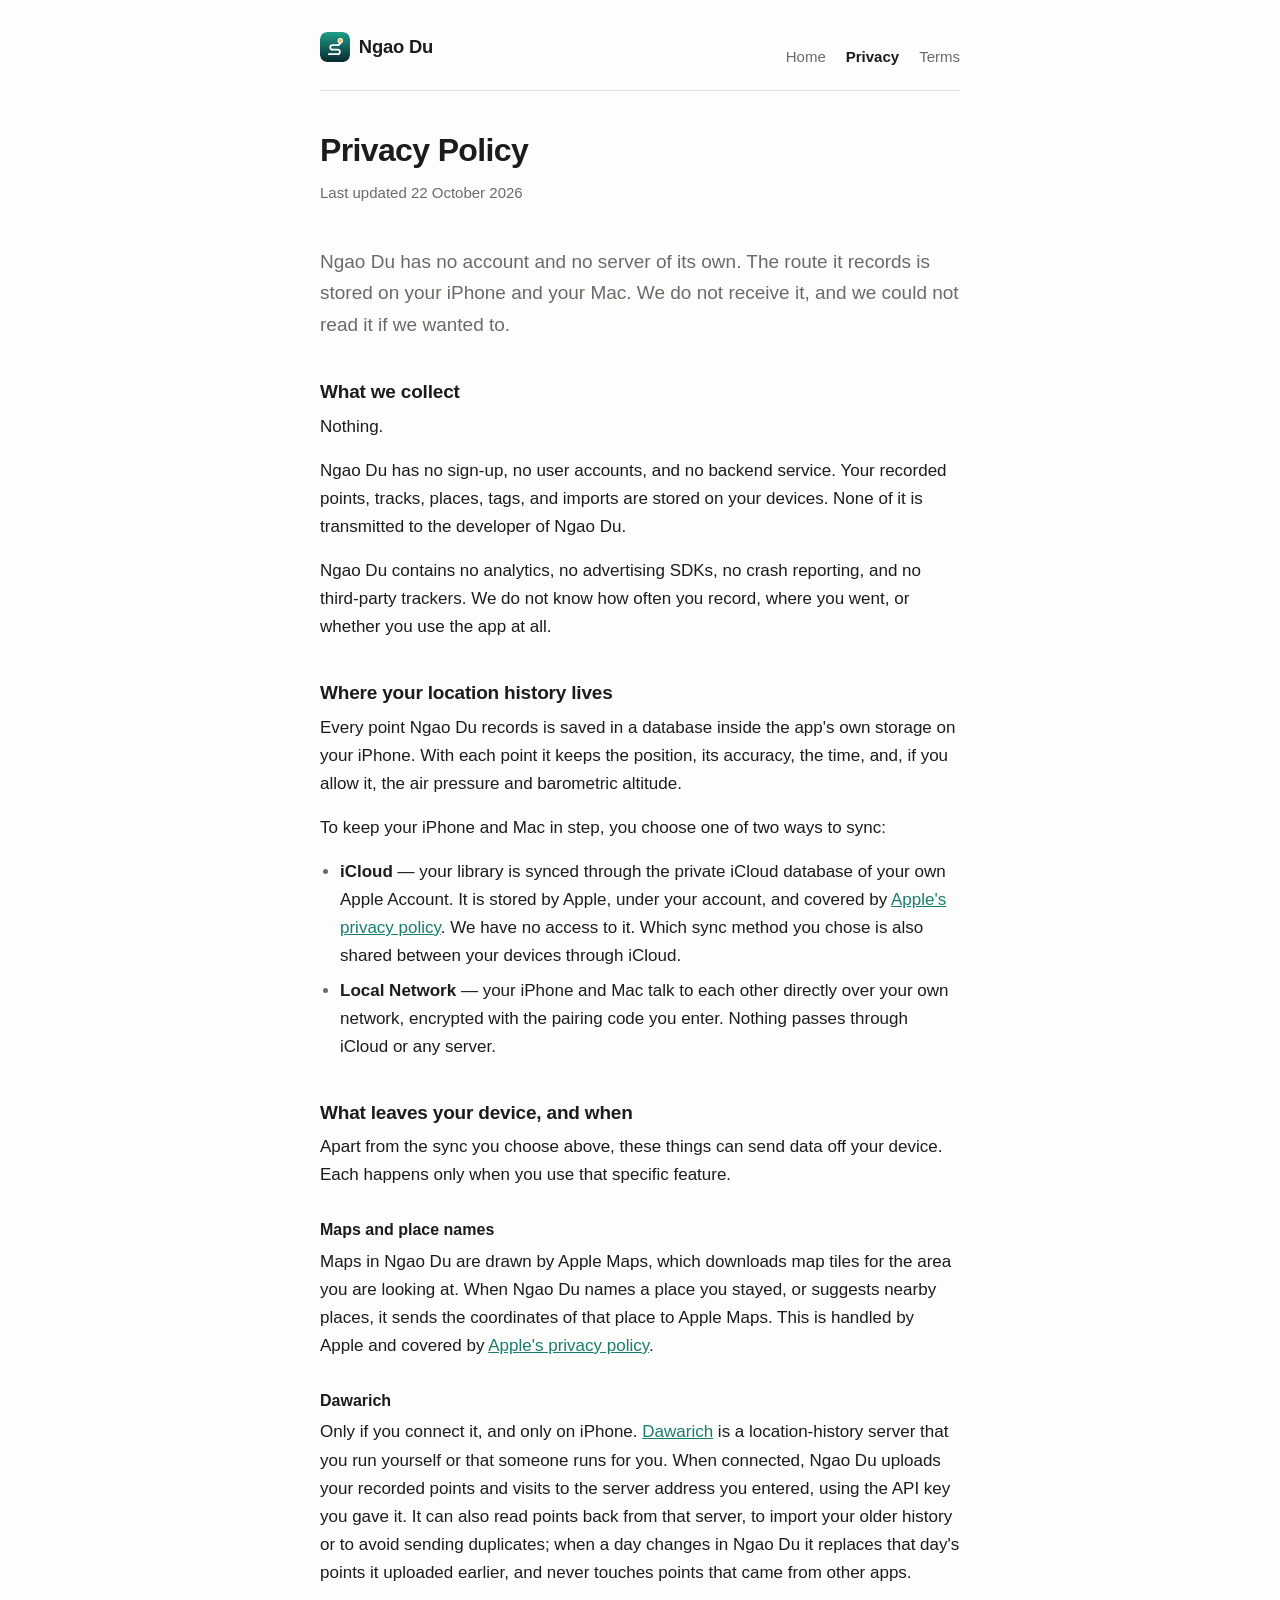
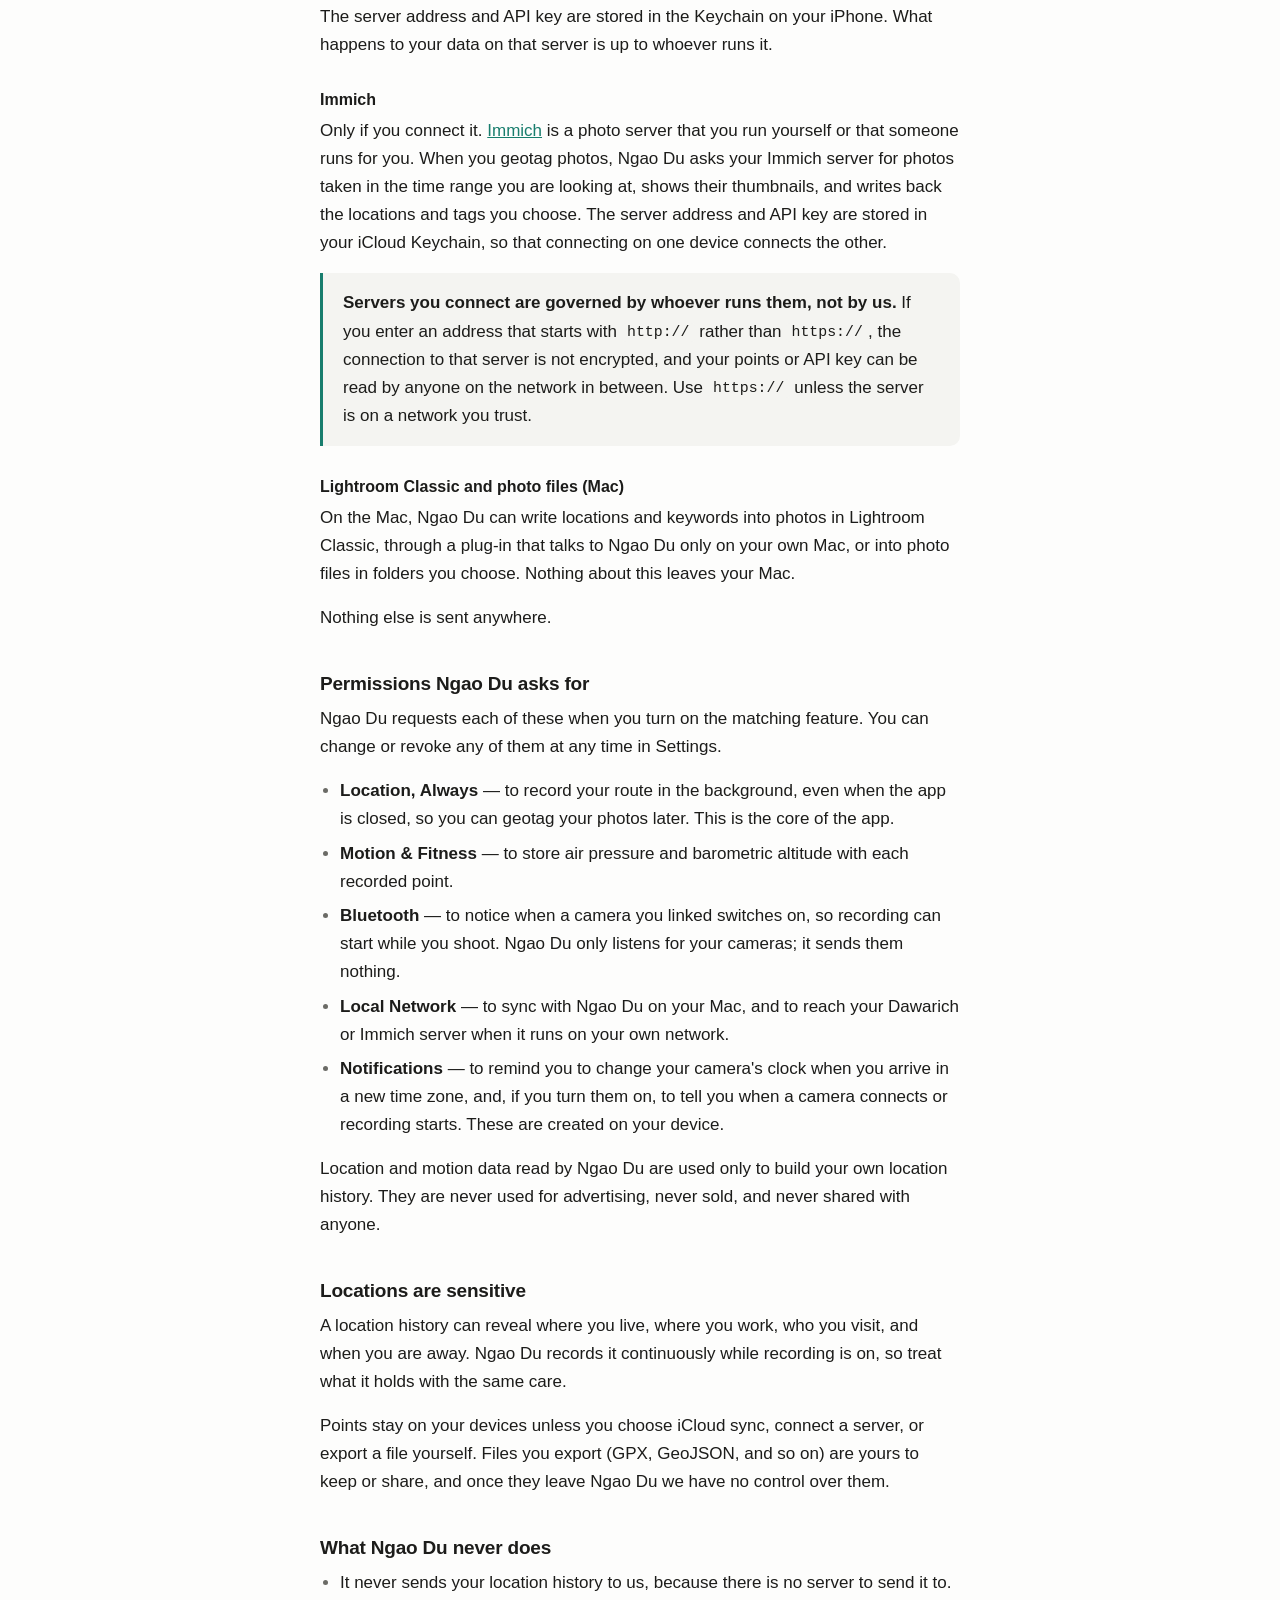
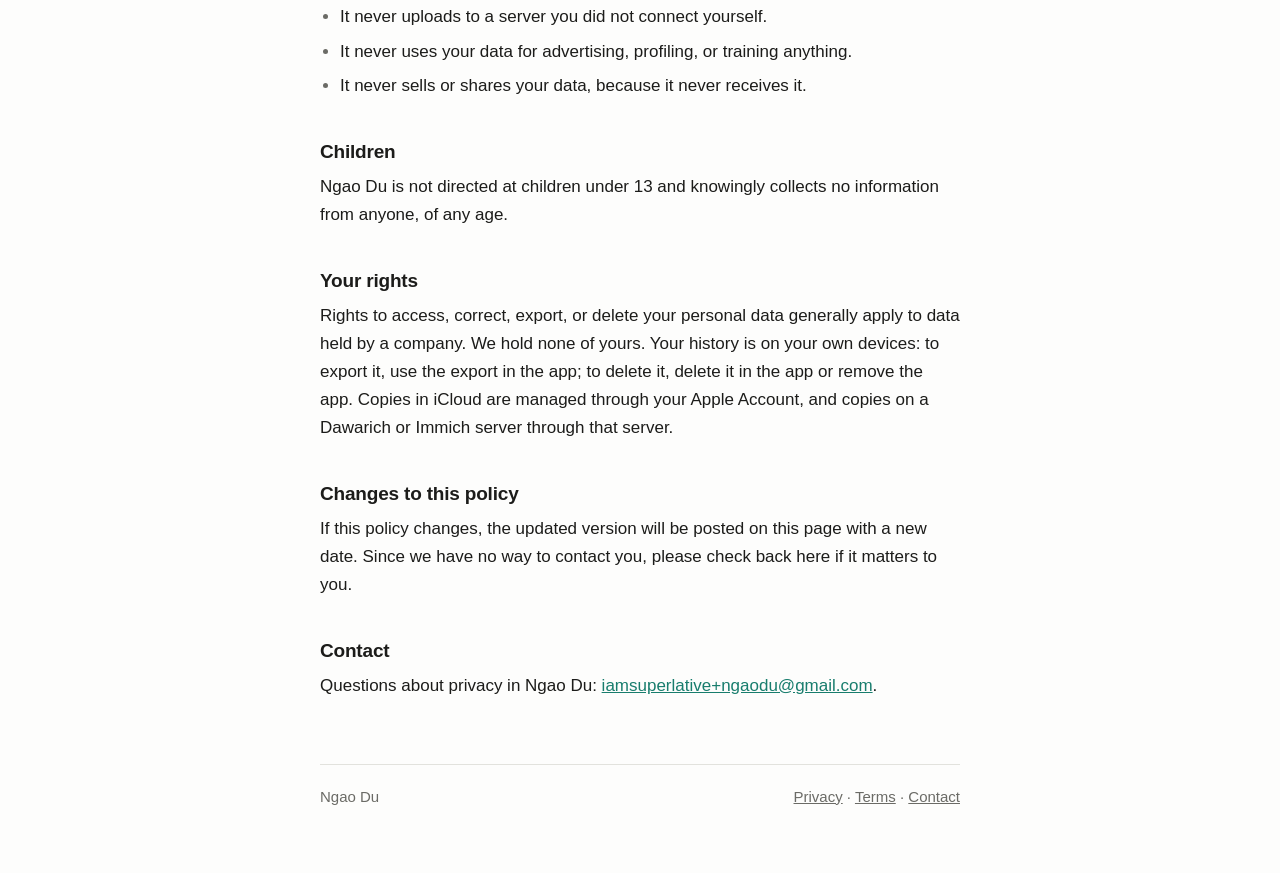
==== privacy.html @ a7888b61 "Add the Ngao Du website: home, privacy policy and terms of use" ====
<!DOCTYPE html>
<html lang="en">
<head>
<meta charset="utf-8">
<meta name="viewport" content="width=device-width, initial-scale=1">
<title>Privacy Policy | Ngao Du</title>
<meta name="description" content="Ngao Du has no account and no server. Your location history stays on your devices and in places you choose.">
<link rel="stylesheet" href="style.css">
<link rel="icon" href="icon.svg" type="image/svg+xml">
</head>
<body>
<div class="wrap">

<header class="site-header">
  <a class="wordmark" href="index.html"><img src="icon.svg" alt="" width="30" height="30"><span>Ngao Du</span></a>
  <nav>
    <a href="index.html">Home</a>
    <a href="privacy.html" aria-current="page">Privacy</a>
    <a href="terms.html">Terms</a>
  </nav>
</header>

<main>

<h1>Privacy Policy</h1>

<p class="updated">Last updated 22 October 2026</p>

<p class="lede">Ngao Du has no account and no server of its own. The route it records is
stored on your iPhone and your Mac. We do not receive it, and we could not read it if we
wanted to.</p>

<h2>What we collect</h2>

<p>Nothing.</p>

<p>Ngao Du has no sign-up, no user accounts, and no backend service. Your recorded points,
tracks, places, tags, and imports are stored on your devices. None of it is transmitted to
the developer of Ngao Du.</p>

<p>Ngao Du contains no analytics, no advertising SDKs, no crash reporting, and no
third-party trackers. We do not know how often you record, where you went, or whether you
use the app at all.</p>

<h2>Where your location history lives</h2>

<p>Every point Ngao Du records is saved in a database inside the app's own storage on your
iPhone. With each point it keeps the position, its accuracy, the time, and, if you allow
it, the air pressure and barometric altitude.</p>

<p>To keep your iPhone and Mac in step, you choose one of two ways to sync:</p>

<ul>
  <li><strong>iCloud</strong> — your library is synced through the private iCloud database
  of your own Apple Account. It is stored by Apple, under your account, and covered by
  <a href="https://www.apple.com/legal/privacy/">Apple's privacy policy</a>. We have no
  access to it. Which sync method you chose is also shared between your devices through
  iCloud.</li>
  <li><strong>Local Network</strong> — your iPhone and Mac talk to each other directly over
  your own network, encrypted with the pairing code you enter. Nothing passes through
  iCloud or any server.</li>
</ul>

<h2>What leaves your device, and when</h2>

<p>Apart from the sync you choose above, these things can send data off your device. Each
happens only when you use that specific feature.</p>

<h3>Maps and place names</h3>

<p>Maps in Ngao Du are drawn by Apple Maps, which downloads map tiles for the area you are
looking at. When Ngao Du names a place you stayed, or suggests nearby places, it sends the
coordinates of that place to Apple Maps. This is handled by Apple and covered by
<a href="https://www.apple.com/legal/privacy/">Apple's privacy policy</a>.</p>

<h3>Dawarich</h3>

<p>Only if you connect it, and only on iPhone. <a href="https://dawarich.app">Dawarich</a>
is a location-history server that you run yourself or that someone runs for you. When
connected, Ngao Du uploads your recorded points and visits to the server address you
entered, using the API key you gave it. It can also read points back from that server, to
import your older history or to avoid sending duplicates; when a day changes in Ngao Du it
replaces that day's points it uploaded earlier, and never touches points that came from
other apps.</p>

<p>The server address and API key are stored in the Keychain on your iPhone. What happens
to your data on that server is up to whoever runs it.</p>

<h3>Immich</h3>

<p>Only if you connect it. <a href="https://immich.app">Immich</a> is a photo server that
you run yourself or that someone runs for you. When you geotag photos, Ngao Du asks your
Immich server for photos taken in the time range you are looking at, shows their
thumbnails, and writes back the locations and tags you choose. The server address and API
key are stored in your iCloud Keychain, so that connecting on one device connects the
other.</p>

<div class="note">
  <p><strong>Servers you connect are governed by whoever runs them, not by us.</strong> If
  you enter an address that starts with <code>http://</code> rather than
  <code>https://</code>, the connection to that server is not encrypted, and your points or
  API key can be read by anyone on the network in between. Use <code>https://</code>
  unless the server is on a network you trust.</p>
</div>

<h3>Lightroom Classic and photo files (Mac)</h3>

<p>On the Mac, Ngao Du can write locations and keywords into photos in Lightroom Classic,
through a plug-in that talks to Ngao Du only on your own Mac, or into photo files in
folders you choose. Nothing about this leaves your Mac.</p>

<p>Nothing else is sent anywhere.</p>

<h2>Permissions Ngao Du asks for</h2>

<p>Ngao Du requests each of these when you turn on the matching feature. You can change or
revoke any of them at any time in Settings.</p>

<ul>
  <li><strong>Location, Always</strong> — to record your route in the background, even when the app is closed, so you can geotag your photos later. This is the core of the app.</li>
  <li><strong>Motion &amp; Fitness</strong> — to store air pressure and barometric altitude with each recorded point.</li>
  <li><strong>Bluetooth</strong> — to notice when a camera you linked switches on, so recording can start while you shoot. Ngao Du only listens for your cameras; it sends them nothing.</li>
  <li><strong>Local Network</strong> — to sync with Ngao Du on your Mac, and to reach your Dawarich or Immich server when it runs on your own network.</li>
  <li><strong>Notifications</strong> — to remind you to change your camera's clock when you arrive in a new time zone, and, if you turn them on, to tell you when a camera connects or recording starts. These are created on your device.</li>
</ul>

<p>Location and motion data read by Ngao Du are used only to build your own location
history. They are never used for advertising, never sold, and never shared with anyone.</p>

<h2>Locations are sensitive</h2>

<p>A location history can reveal where you live, where you work, who you visit, and when
you are away. Ngao Du records it continuously while recording is on, so treat what it
holds with the same care.</p>

<p>Points stay on your devices unless you choose iCloud sync, connect a server, or export
a file yourself. Files you export (GPX, GeoJSON, and so on) are yours to keep or share,
and once they leave Ngao Du we have no control over them.</p>

<h2>What Ngao Du never does</h2>

<ul>
  <li>It never sends your location history to us, because there is no server to send it to.</li>
  <li>It never uploads to a server you did not connect yourself.</li>
  <li>It never uses your data for advertising, profiling, or training anything.</li>
  <li>It never sells or shares your data, because it never receives it.</li>
</ul>

<h2>Children</h2>

<p>Ngao Du is not directed at children under 13 and knowingly collects no information from
anyone, of any age.</p>

<h2>Your rights</h2>

<p>Rights to access, correct, export, or delete your personal data generally apply to data
held by a company. We hold none of yours. Your history is on your own devices: to export
it, use the export in the app; to delete it, delete it in the app or remove the app. Copies
in iCloud are managed through your Apple Account, and copies on a Dawarich or Immich server
through that server.</p>

<h2>Changes to this policy</h2>

<p>If this policy changes, the updated version will be posted on this page with a new
date. Since we have no way to contact you, please check back here if it matters to you.</p>

<h2>Contact</h2>

<p>Questions about privacy in Ngao Du:
<a href="mailto:iamsuperlative+ngaodu@gmail.com">iamsuperlative+ngaodu@gmail.com</a>.</p>

</main>

<footer class="site-footer">
  <span>Ngao Du</span>
  <span>
    <a href="privacy.html">Privacy</a> ·
    <a href="terms.html">Terms</a> ·
    <a href="mailto:iamsuperlative+ngaodu@gmail.com">Contact</a>
  </span>
</footer>

</div>
</body>
</html>
---- style.css ----
/* Ngao Du — one stylesheet for all pages. No JS, no web fonts, no trackers. */

:root {
  --bg: #fdfdfc;
  --surface: #f4f4f1;
  --text: #1c1c1a;
  --muted: #6b6b66;
  --rule: #e2e2dd;
  --accent: #187d6d;
  --radius: 10px;
}

@media (prefers-color-scheme: dark) {
  :root {
    --bg: #17171a;
    --surface: #212126;
    --text: #ececeb;
    --muted: #a0a09b;
    --rule: #33333a;
    --accent: #34c7ae;
  }
}

*,
*::before,
*::after {
  box-sizing: border-box;
}

html {
  -webkit-text-size-adjust: 100%;
}

body {
  margin: 0;
  padding: 0 1.25rem 4rem;
  background: var(--bg);
  color: var(--text);
  font-family: -apple-system, BlinkMacSystemFont, "Segoe UI", Roboto, Helvetica, Arial, sans-serif;
  font-size: 1.0625rem;
  line-height: 1.65;
  text-rendering: optimizeLegibility;
}

.wrap {
  max-width: 40rem;
  margin: 0 auto;
}

/* Header */

.site-header {
  display: flex;
  flex-wrap: wrap;
  align-items: baseline;
  justify-content: space-between;
  gap: 0.5rem 1.5rem;
  padding: 2rem 0 1.25rem;
  border-bottom: 1px solid var(--rule);
  margin-bottom: 2.5rem;
}

.site-header a.wordmark {
  display: inline-flex;
  align-items: center;
  gap: 0.55rem;
  font-size: 1.15rem;
  font-weight: 650;
  letter-spacing: -0.01em;
  color: var(--text);
  text-decoration: none;
}

.site-header a.wordmark img {
  width: 30px;
  height: 30px;
  border-radius: 7px;
  display: block;
}

.site-header nav {
  display: flex;
  gap: 1.25rem;
  font-size: 0.9375rem;
}

.site-header nav a {
  color: var(--muted);
  text-decoration: none;
}

.site-header nav a:hover,
.site-header nav a[aria-current="page"] {
  color: var(--text);
}

.site-header nav a[aria-current="page"] {
  font-weight: 600;
}

/* Typography */

h1 {
  font-size: 2rem;
  line-height: 1.2;
  letter-spacing: -0.02em;
  margin: 0 0 0.75rem;
}

h2 {
  font-size: 1.1875rem;
  line-height: 1.3;
  letter-spacing: -0.01em;
  margin: 2.5rem 0 0.5rem;
}

h3 {
  font-size: 1rem;
  margin: 1.75rem 0 0.25rem;
}

p {
  margin: 0 0 1rem;
}

.lede {
  font-size: 1.1875rem;
  color: var(--muted);
  margin-bottom: 2rem;
}

.updated {
  color: var(--muted);
  font-size: 0.9375rem;
  margin-bottom: 2.5rem;
}

a {
  color: var(--accent);
}

ul {
  margin: 0 0 1rem;
  padding-left: 1.25rem;
}

li {
  margin-bottom: 0.4rem;
}

li::marker {
  color: var(--muted);
}

strong {
  font-weight: 620;
}

code {
  font-family: ui-monospace, SFMono-Regular, Menlo, Consolas, monospace;
  font-size: 0.875em;
  background: var(--surface);
  padding: 0.1em 0.35em;
  border-radius: 4px;
}

hr {
  border: 0;
  border-top: 1px solid var(--rule);
  margin: 3rem 0;
}

/* Callout — used for the recovery promise and the cloud-provider warning */

.note {
  background: var(--surface);
  border-left: 3px solid var(--accent);
  border-radius: 0 var(--radius) var(--radius) 0;
  padding: 1rem 1.25rem;
  margin: 0 0 1.5rem;
}

.note :last-child {
  margin-bottom: 0;
}

/* Status pill, standing in for the App Store button until release */

.status {
  display: inline-block;
  background: var(--surface);
  border: 1px solid var(--rule);
  border-radius: 999px;
  color: var(--muted);
  font-size: 0.9375rem;
  padding: 0.5rem 1.1rem;
  margin-bottom: 2rem;
}

/* Footer */

.site-footer {
  margin-top: 4rem;
  padding-top: 1.25rem;
  border-top: 1px solid var(--rule);
  color: var(--muted);
  font-size: 0.9375rem;
  display: flex;
  flex-wrap: wrap;
  gap: 0.5rem 1.25rem;
  justify-content: space-between;
}

.site-footer a {
  color: var(--muted);
}

.site-footer a:hover {
  color: var(--text);
}

@media (max-width: 30rem) {
  h1 {
    font-size: 1.625rem;
  }

  .site-header {
    padding-top: 1.5rem;
  }
}
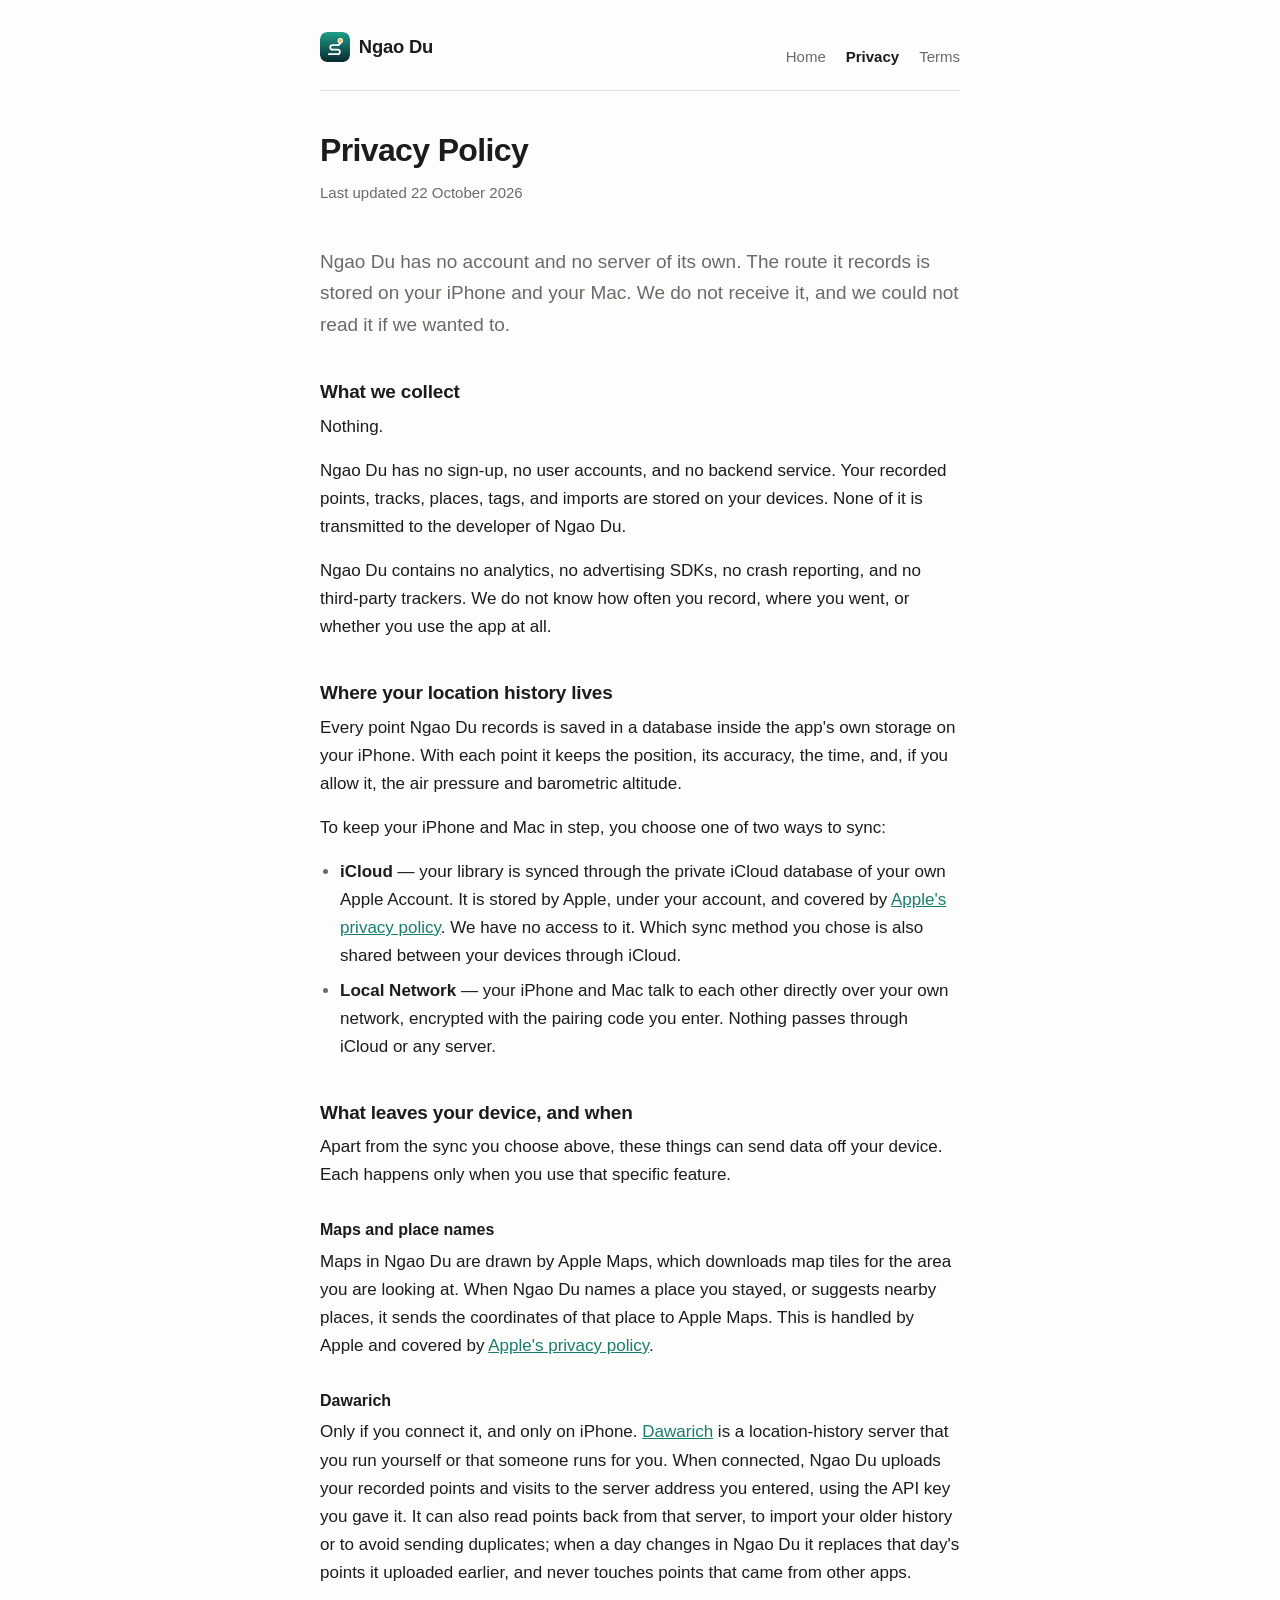
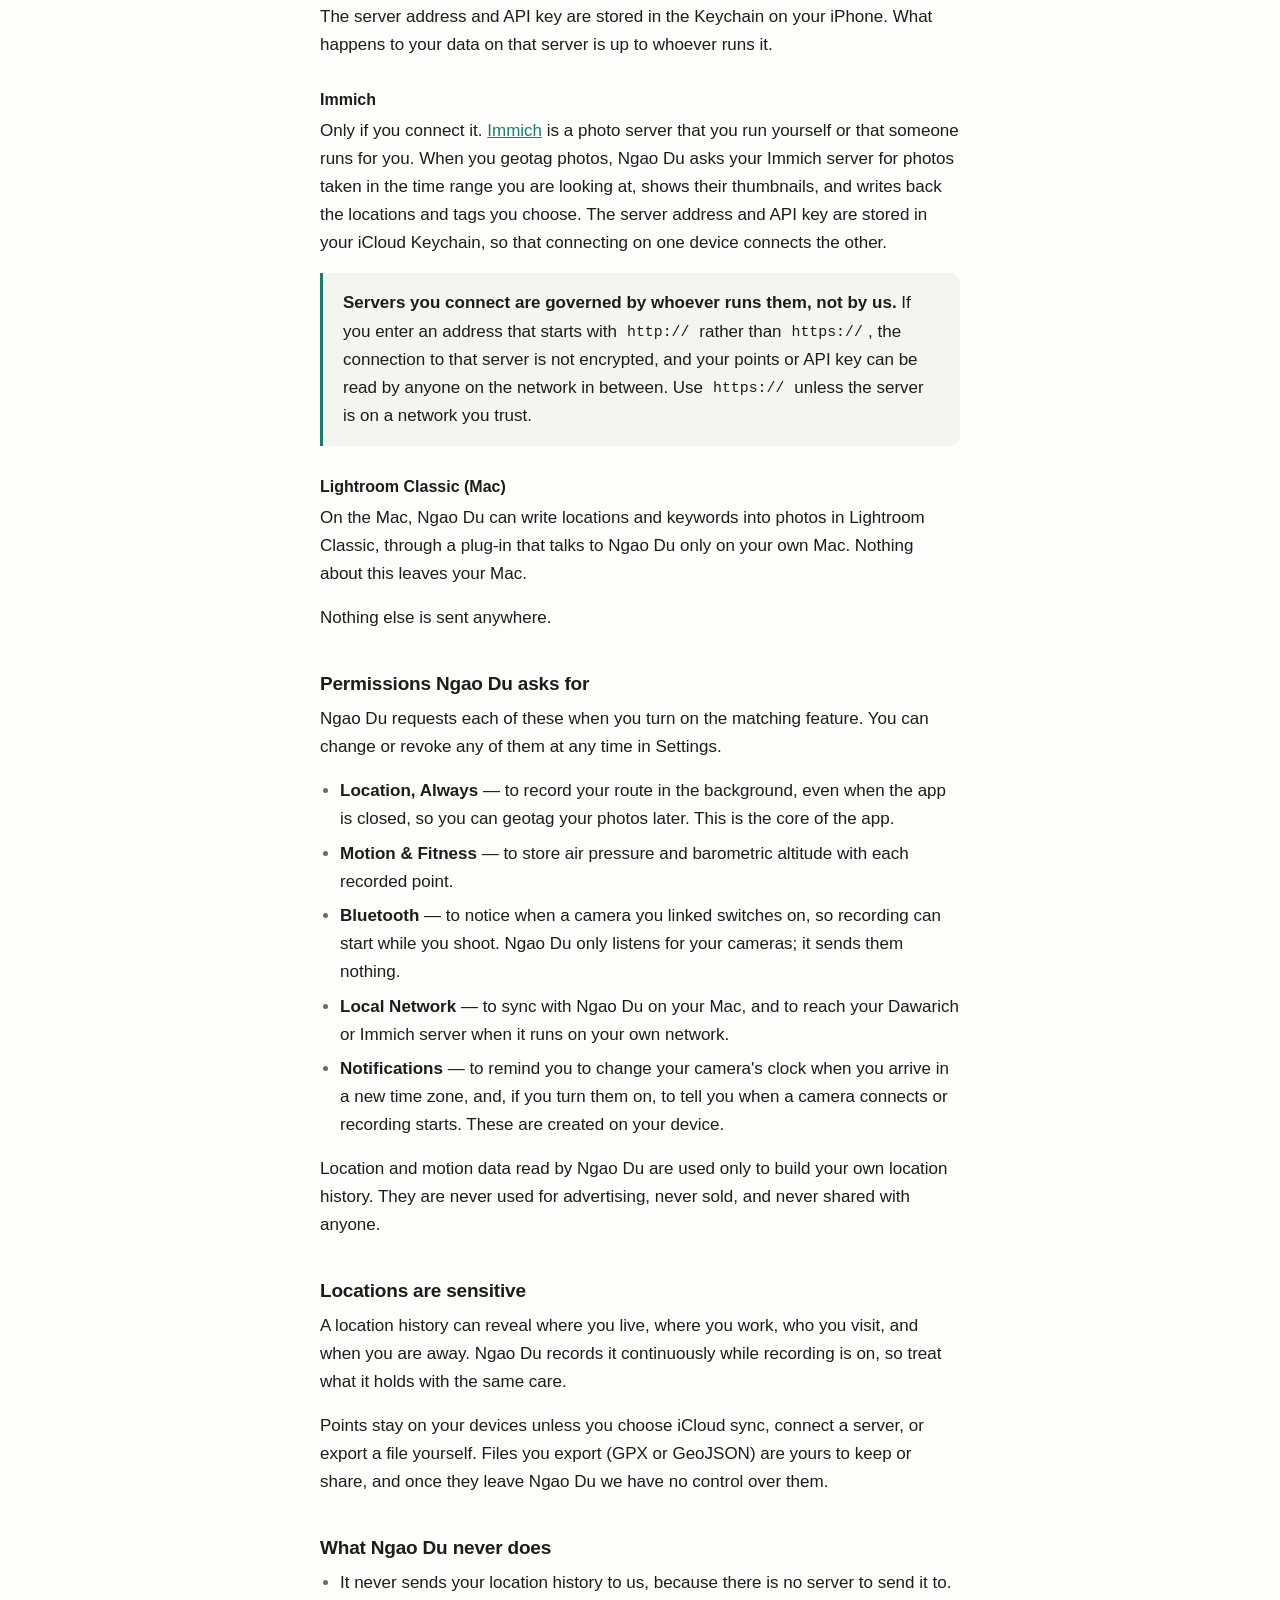
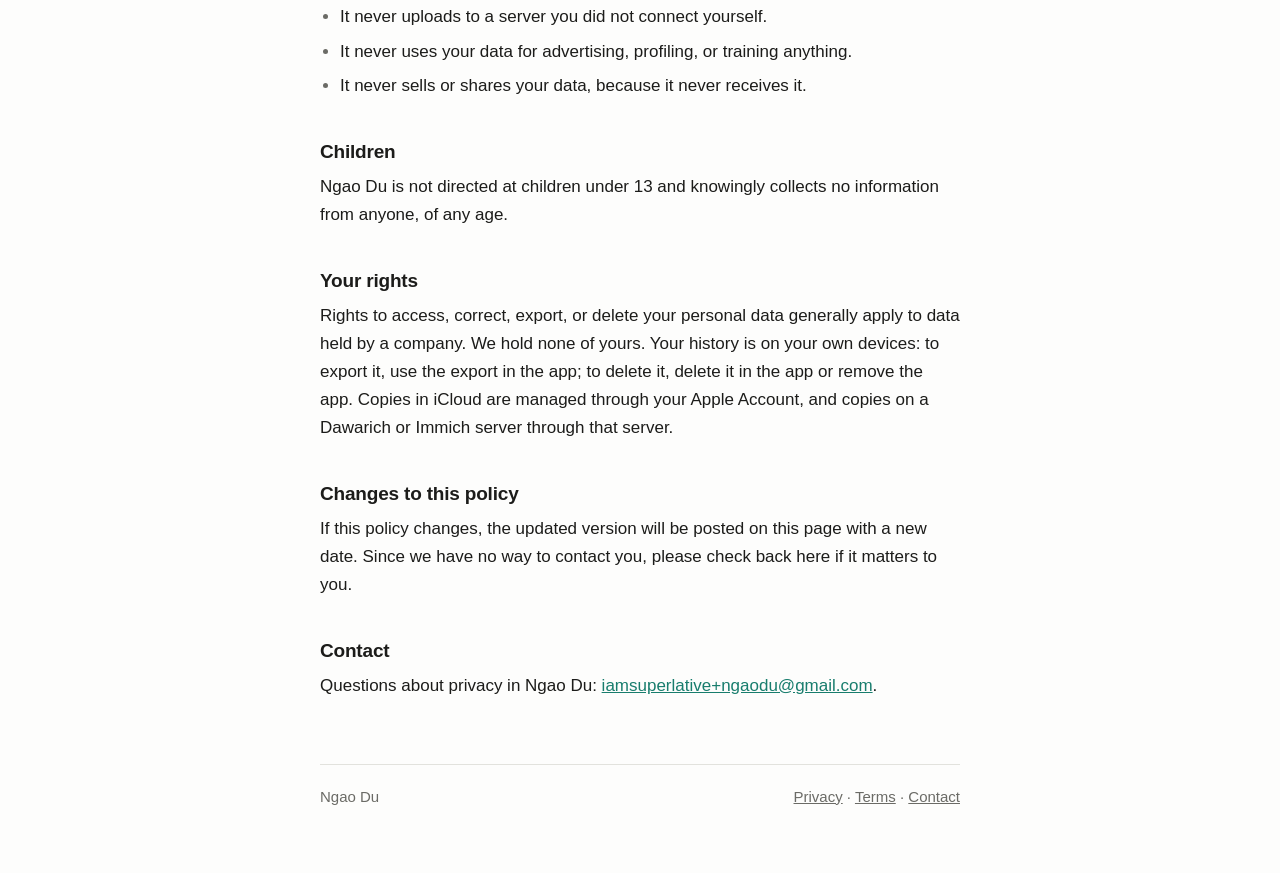
==== commit fc1ebde4: "Drop the claim that the Mac geotags photo files, and name the track formats it imports" ====
--- a/privacy.html
+++ b/privacy.html
@@ -103,11 +103,11 @@
   unless the server is on a network you trust.</p>
 </div>
 
-<h3>Lightroom Classic and photo files (Mac)</h3>
+<h3>Lightroom Classic (Mac)</h3>
 
 <p>On the Mac, Ngao Du can write locations and keywords into photos in Lightroom Classic,
-through a plug-in that talks to Ngao Du only on your own Mac, or into photo files in
-folders you choose. Nothing about this leaves your Mac.</p>
+through a plug-in that talks to Ngao Du only on your own Mac. Nothing about this leaves
+your Mac.</p>
 
 <p>Nothing else is sent anywhere.</p>
 
@@ -134,7 +134,7 @@
 holds with the same care.</p>
 
 <p>Points stay on your devices unless you choose iCloud sync, connect a server, or export
-a file yourself. Files you export (GPX, GeoJSON, and so on) are yours to keep or share,
+a file yourself. Files you export (GPX or GeoJSON) are yours to keep or share,
 and once they leave Ngao Du we have no control over them.</p>
 
 <h2>What Ngao Du never does</h2>
